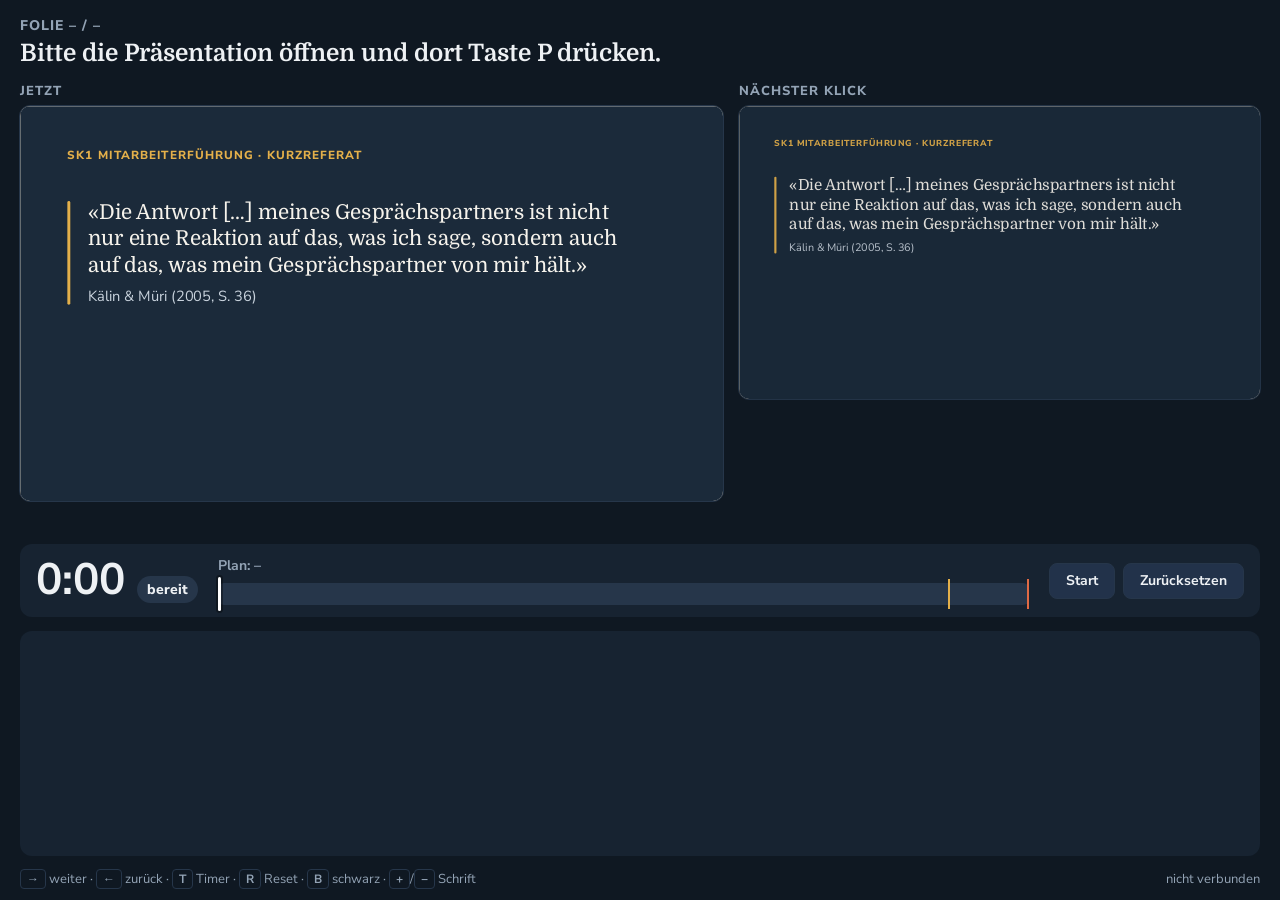
==== presenter.html @ 0292be78 "Grundlage Bewegungsdesign für das Kurzreferat Transaktionsanalyse - Browserbasiertes Deck (10 Folien" ====
<!doctype html>
<html lang="de-CH">
<head>
<meta charset="utf-8">
<meta name="viewport" content="width=device-width, initial-scale=1">
<title>Referentenansicht – Transaktionsanalyse</title>
<link rel="preconnect" href="https://fonts.googleapis.com">
<link rel="preconnect" href="https://fonts.gstatic.com" crossorigin>
<link rel="stylesheet" href="https://fonts.googleapis.com/css2?family=Domine:wght@400..700&amp;family=Nunito+Sans:ital,wght@0,400..800;1,400..800&amp;display=swap">
<link rel="stylesheet" href="assets/css/tokens.css">
<link rel="stylesheet" href="assets/css/presenter.css">
</head>
<body>
<div class="p-shell">
  <header class="p-head">
    <div>
      <p class="p-kicker" id="p-position">Folie – / –</p>
      <h1 class="p-title" id="p-title">Warte auf die Präsentation …</h1>
    </div>
    <div class="p-steps" id="p-steps" aria-label="Schritte"></div>
  </header>

  <section class="p-previews">
    <figure class="p-preview">
      <figcaption>Jetzt</figcaption>
      <div class="p-frame"><iframe id="p-now" title="Aktueller Schritt" src="index.html?embed" tabindex="-1"></iframe></div>
      <p class="p-cue" id="p-cue-now"></p>
    </figure>
    <figure class="p-preview p-preview--next">
      <figcaption>Nächster Klick</figcaption>
      <div class="p-frame"><iframe id="p-next" title="Nächster Schritt" src="index.html?embed" tabindex="-1"></iframe></div>
      <p class="p-cue" id="p-cue-next"></p>
    </figure>
  </section>

  <section class="p-time" aria-label="Zeit">
    <div class="p-clock">
      <span class="p-elapsed" id="p-elapsed">0:00</span>
      <span class="p-status" id="p-status">bereit</span>
    </div>
    <div class="p-plan">
      <p class="p-plan-text" id="p-plan">Plan: –</p>
      <div class="p-timeline" id="p-timeline">
        <div class="p-segments" id="p-segments"></div>
        <span class="p-mark p-mark--target" style="left:90%" title="Ziel 9:00"></span>
        <span class="p-mark p-mark--limit" style="left:100%" title="Limit 10:00"></span>
        <span class="p-playhead" id="p-playhead"></span>
      </div>
    </div>
    <div class="p-buttons">
      <button type="button" id="p-toggle">Start</button>
      <button type="button" id="p-reset">Zurücksetzen</button>
    </div>
  </section>

  <section class="p-notes" aria-label="Notizen">
    <div class="p-notes-body" id="p-notes"></div>
  </section>

  <footer class="p-foot">
    <span><kbd>→</kbd> weiter · <kbd>←</kbd> zurück · <kbd>T</kbd> Timer · <kbd>R</kbd> Reset · <kbd>B</kbd> schwarz · <kbd>+</kbd>/<kbd>−</kbd> Schrift</span>
    <span id="p-link">nicht verbunden</span>
  </footer>
</div>
<script src="assets/js/presenter.js"></script>
</body>
</html>
---- assets/css/tokens.css ----
/* ==========================================================================
   Design-Tokens – Farben, Typografie, Bewegung
   Einzige Quelle für Werte. JS liest die Bewegungs-Tokens (--dur-*) hier aus.
   ========================================================================== */

:root {
  /* --- Grundfarben (aus dem bestehenden Deck übernommen) --- */
  --navy: #1b2a3a;
  --navy-2: #44505e;
  --ink-muted: #5e6a78;
  --cream: #f6f3ec;
  --paper: #fbf7f0;
  --mist: #c9d3dd;
  --mist-2: #9fb3c4;
  --rule: #c4bdb0;
  --letterbox: #0d141c;

  /* --- Ich-Zustände: jede Farbe hat genau eine Bedeutung --- */
  --el: #b85a33;       /* Eltern-Ich – Flächen */
  --el-ink: #a44e2a;   /* Eltern-Ich – Text, Antwort-Pfeile */
  --er: #2c6a8c;       /* Erwachsenen-Ich */
  --er-tint: #e3eef3;
  --k: #e4b04a;        /* Kind-Ich – Flächen */
  --k-ink: #8a6414;    /* Kind-Ich – Text */
  --gold: #e4b04a;     /* Akzent auf dunklen Folien */

  /* --- Typografie --- */
  --font-serif: "Domine", Georgia, "Times New Roman", serif;
  --font-sans: "Nunito Sans", "Segoe UI", "Helvetica Neue", Arial, sans-serif;

  /* --- Bewegung: Dauer ---
     Bewusst eher langsam: Teams überträgt geteilte Inhalte mit reduzierter
     Bildrate. Unter ~250 ms wirkt eine Bewegung im Call wie ein Sprung. */
  --dur-xs: 140ms;     /* Mikro-Feedback */
  --dur-s: 260ms;      /* kleine Elemente, Ausblenden */
  --dur-m: 520ms;      /* Standard-Eintritt (rise, fade) */
  --dur-l: 780ms;      /* Pop, Flip, Zustandswechsel */
  --dur-draw: 950ms;   /* Pfeil zeichnet sich */
  --dur-slide: 560ms;  /* Überblendung zwischen Folien */
  --dur-morph: 950ms;  /* Morph zwischen Folien */
  --stagger: 110ms;    /* Versatz innerhalb einer Gruppe */

  /* --- Bewegung: Kurven --- */
  --ease-out: cubic-bezier(.16, 1, .3, 1);        /* Eintritt: zügig an, weich aus */
  --ease-in-out: cubic-bezier(.65, 0, .35, 1);    /* Weg von A nach B, Zeichnen */
  --ease-spring: cubic-bezier(.34, 1.56, .64, 1); /* Pop mit leichtem Überschwingen */
  --ease-in: cubic-bezier(.7, 0, .84, 0);         /* Austritt */

  /* --- Teams «Standout»: ungefährer Bereich der Referentin / des Referenten --- */
  --safe-w: 30%;
  --safe-h: 52%;
}

/* Reduzierte Bewegung: nur Überblendungen, keine Wege, keine Loops */
.motion-reduced {
  --dur-m: 300ms;
  --dur-l: 300ms;
  --dur-draw: 300ms;
  --dur-slide: 300ms;
  --stagger: 0ms;
}

/* Bewegung aus: alles sofort (auch für Vorschau und Druck) */
.motion-off {
  --dur-xs: 0ms;
  --dur-s: 0ms;
  --dur-m: 0ms;
  --dur-l: 0ms;
  --dur-draw: 0ms;
  --dur-slide: 0ms;
  --dur-morph: 0ms;
  --stagger: 0ms;
}
---- assets/css/presenter.css ----
/* Referentenansicht – nur für die vortragende Person sichtbar */

:root {
  --p-bg: #0f1822;
  --p-panel: #172331;
  --p-line: #26364a;
  --p-text: #eef1f4;
  --p-muted: #93a3b5;
  --p-ok: #4fb286;
  --p-warn: #e4b04a;
  --p-late: #e06a45;
  --p-ahead: #6aa9d6;
  --notes-size: 22px;
}

* { box-sizing: border-box; }
html, body { margin: 0; height: 100%; background: var(--p-bg); color: var(--p-text); font-family: var(--font-sans); }

.p-shell {
  display: grid;
  grid-template-rows: auto auto auto 1fr auto;
  gap: 14px;
  height: 100%;
  padding: 16px 20px 12px;
}

.p-head { display: flex; align-items: flex-end; justify-content: space-between; gap: 16px; }
.p-kicker { margin: 0 0 4px; color: var(--p-muted); font-size: 14px; font-weight: 800; letter-spacing: 1px; text-transform: uppercase; }
.p-title { margin: 0; font: 700 24px/1.2 var(--font-serif); }
.p-steps { display: flex; gap: 6px; flex-wrap: wrap; justify-content: flex-end; }
.p-steps i { width: 14px; height: 14px; border-radius: 50%; border: 2px solid var(--p-muted); }
.p-steps i.is-done { background: var(--p-muted); }
.p-steps i.is-current { background: var(--gold); border-color: var(--gold); }

.p-previews { display: grid; grid-template-columns: 1.35fr 1fr; gap: 16px; align-items: start; }
.p-preview { margin: 0; }
.p-preview figcaption { margin-bottom: 6px; color: var(--p-muted); font-size: 13px; font-weight: 800; letter-spacing: 1px; text-transform: uppercase; }
.p-frame { position: relative; aspect-ratio: 16 / 9; overflow: hidden; border-radius: 10px; background: #000; outline: 1px solid var(--p-line); }
.p-preview--next .p-frame { opacity: .9; }
.p-frame iframe { position: absolute; inset: 0; width: 100%; height: 100%; border: 0; pointer-events: none; }
.p-cue { min-height: 1.3em; margin: 8px 0 0; color: var(--gold); font-size: 16px; font-weight: 700; }

.p-time {
  display: grid;
  grid-template-columns: auto 1fr auto;
  align-items: center;
  gap: 20px;
  padding: 12px 16px;
  border-radius: 12px;
  background: var(--p-panel);
}
.p-clock { display: flex; align-items: baseline; gap: 12px; }
.p-elapsed { font: 700 44px/1 var(--font-sans); font-variant-numeric: tabular-nums; }
.p-status { padding: 4px 10px; border-radius: 999px; background: var(--p-line); font-size: 14px; font-weight: 800; }
.p-status.is-ok { background: var(--p-ok); color: #082015; }
.p-status.is-ahead { background: var(--p-ahead); color: #08192a; }
.p-status.is-warn { background: var(--p-warn); color: #2a1d02; }
.p-status.is-late { background: var(--p-late); color: #2a0c02; }
.p-plan-text { margin: 0 0 8px; color: var(--p-muted); font-size: 14px; font-weight: 700; }
.p-timeline { position: relative; height: 22px; border-radius: 6px; background: var(--p-line); }
.p-segments { position: absolute; inset: 0; }
.p-seg {
  position: absolute;
  top: 3px;
  bottom: 3px;
  border-radius: 4px;
  background: #34485f;
  color: var(--p-muted);
  font-size: 11px;
  font-weight: 800;
  line-height: 16px;
  text-align: center;
  overflow: hidden;
}
.p-seg.is-current { background: var(--gold); color: #2a1d02; }
.p-mark { position: absolute; top: -4px; bottom: -4px; width: 2px; }
.p-mark--target { background: var(--p-warn); }
.p-mark--limit { background: var(--p-late); margin-left: -2px; }
.p-playhead { position: absolute; top: -6px; bottom: -6px; left: 0; width: 3px; border-radius: 2px; background: #fff; box-shadow: 0 0 0 2px rgba(0, 0, 0, .35); }

.p-buttons { display: flex; gap: 8px; }
.p-buttons button {
  padding: 10px 16px;
  border: 1px solid var(--p-line);
  border-radius: 8px;
  background: #22324a;
  color: var(--p-text);
  font: 700 14px/1 var(--font-sans);
  cursor: pointer;
}
.p-buttons button:hover { background: #2b3f5c; }

.p-notes { min-height: 0; overflow: auto; padding: 16px 20px; border-radius: 12px; background: var(--p-panel); }
.p-notes-body { font-size: var(--notes-size); line-height: 1.5; }
.p-notes-body p { margin: 0 0 .6em; }
.p-notes-body b { color: var(--gold); }
.p-notes-body ul { margin: 0; padding-left: 1.2em; }

.p-foot { display: flex; justify-content: space-between; gap: 16px; color: var(--p-muted); font-size: 13px; }
.p-foot kbd { padding: 1px 6px; border: 1px solid var(--p-line); border-radius: 4px; font: 700 12px/1.4 var(--font-sans); }

@media (max-width: 900px) {
  .p-previews { grid-template-columns: 1fr 1fr; }
  .p-time { grid-template-columns: 1fr; }
}
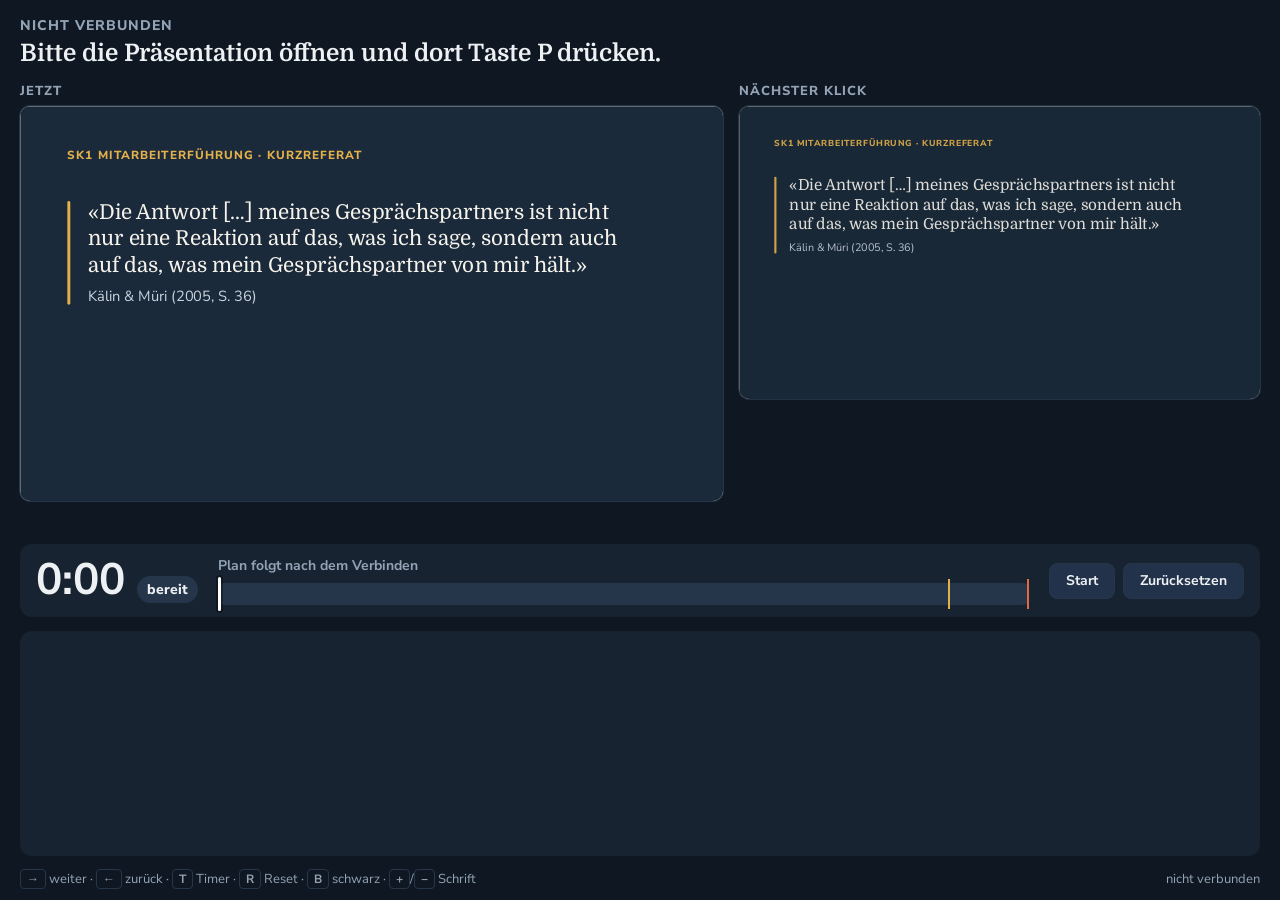
==== commit ca8b1faf: "Gedankenstriche durch Komma, Punkt und Doppelpunkt ersetzt Folien, Sprechernotizen, Stichworte, Doku" ====
--- a/presenter.html
+++ b/presenter.html
@@ -3,7 +3,7 @@
 <head>
 <meta charset="utf-8">
 <meta name="viewport" content="width=device-width, initial-scale=1">
-<title>Referentenansicht – Transaktionsanalyse</title>
+<title>Referentenansicht: Transaktionsanalyse</title>
 <link rel="preconnect" href="https://fonts.googleapis.com">
 <link rel="preconnect" href="https://fonts.gstatic.com" crossorigin>
 <link rel="stylesheet" href="https://fonts.googleapis.com/css2?family=Domine:wght@400..700&amp;family=Nunito+Sans:ital,wght@0,400..800;1,400..800&amp;display=swap">
@@ -14,7 +14,7 @@
 <div class="p-shell">
   <header class="p-head">
     <div>
-      <p class="p-kicker" id="p-position">Folie – / –</p>
+      <p class="p-kicker" id="p-position">Nicht verbunden</p>
       <h1 class="p-title" id="p-title">Warte auf die Präsentation …</h1>
     </div>
     <div class="p-steps" id="p-steps" aria-label="Schritte"></div>
@@ -39,7 +39,7 @@
       <span class="p-status" id="p-status">bereit</span>
     </div>
     <div class="p-plan">
-      <p class="p-plan-text" id="p-plan">Plan: –</p>
+      <p class="p-plan-text" id="p-plan">Plan folgt nach dem Verbinden</p>
       <div class="p-timeline" id="p-timeline">
         <div class="p-segments" id="p-segments"></div>
         <span class="p-mark p-mark--target" style="left:90%" title="Ziel 9:00"></span>
--- a/assets/css/tokens.css
+++ b/assets/css/tokens.css
@@ -1,5 +1,5 @@
 /* ==========================================================================
-   Design-Tokens – Farben, Typografie, Bewegung
+   Design-Tokens: Farben, Typografie, Bewegung
    Einzige Quelle für Werte. JS liest die Bewegungs-Tokens (--dur-*) hier aus.
    ========================================================================== */
 
@@ -16,12 +16,12 @@
   --letterbox: #0d141c;
 
   /* --- Ich-Zustände: jede Farbe hat genau eine Bedeutung --- */
-  --el: #b85a33;       /* Eltern-Ich – Flächen */
-  --el-ink: #a44e2a;   /* Eltern-Ich – Text, Antwort-Pfeile */
+  --el: #b85a33;       /* Eltern-Ich: Flächen */
+  --el-ink: #a44e2a;   /* Eltern-Ich: Text, Antwort-Pfeile */
   --er: #2c6a8c;       /* Erwachsenen-Ich */
   --er-tint: #e3eef3;
-  --k: #e4b04a;        /* Kind-Ich – Flächen */
-  --k-ink: #8a6414;    /* Kind-Ich – Text */
+  --k: #e4b04a;        /* Kind-Ich: Flächen */
+  --k-ink: #8a6414;    /* Kind-Ich: Text */
   --gold: #e4b04a;     /* Akzent auf dunklen Folien */
 
   /* --- Typografie --- */
--- a/assets/css/presenter.css
+++ b/assets/css/presenter.css
@@ -1,4 +1,4 @@
-/* Referentenansicht – nur für die vortragende Person sichtbar */
+/* Referentenansicht: nur für die vortragende Person sichtbar */
 
 :root {
   --p-bg: #0f1822;
